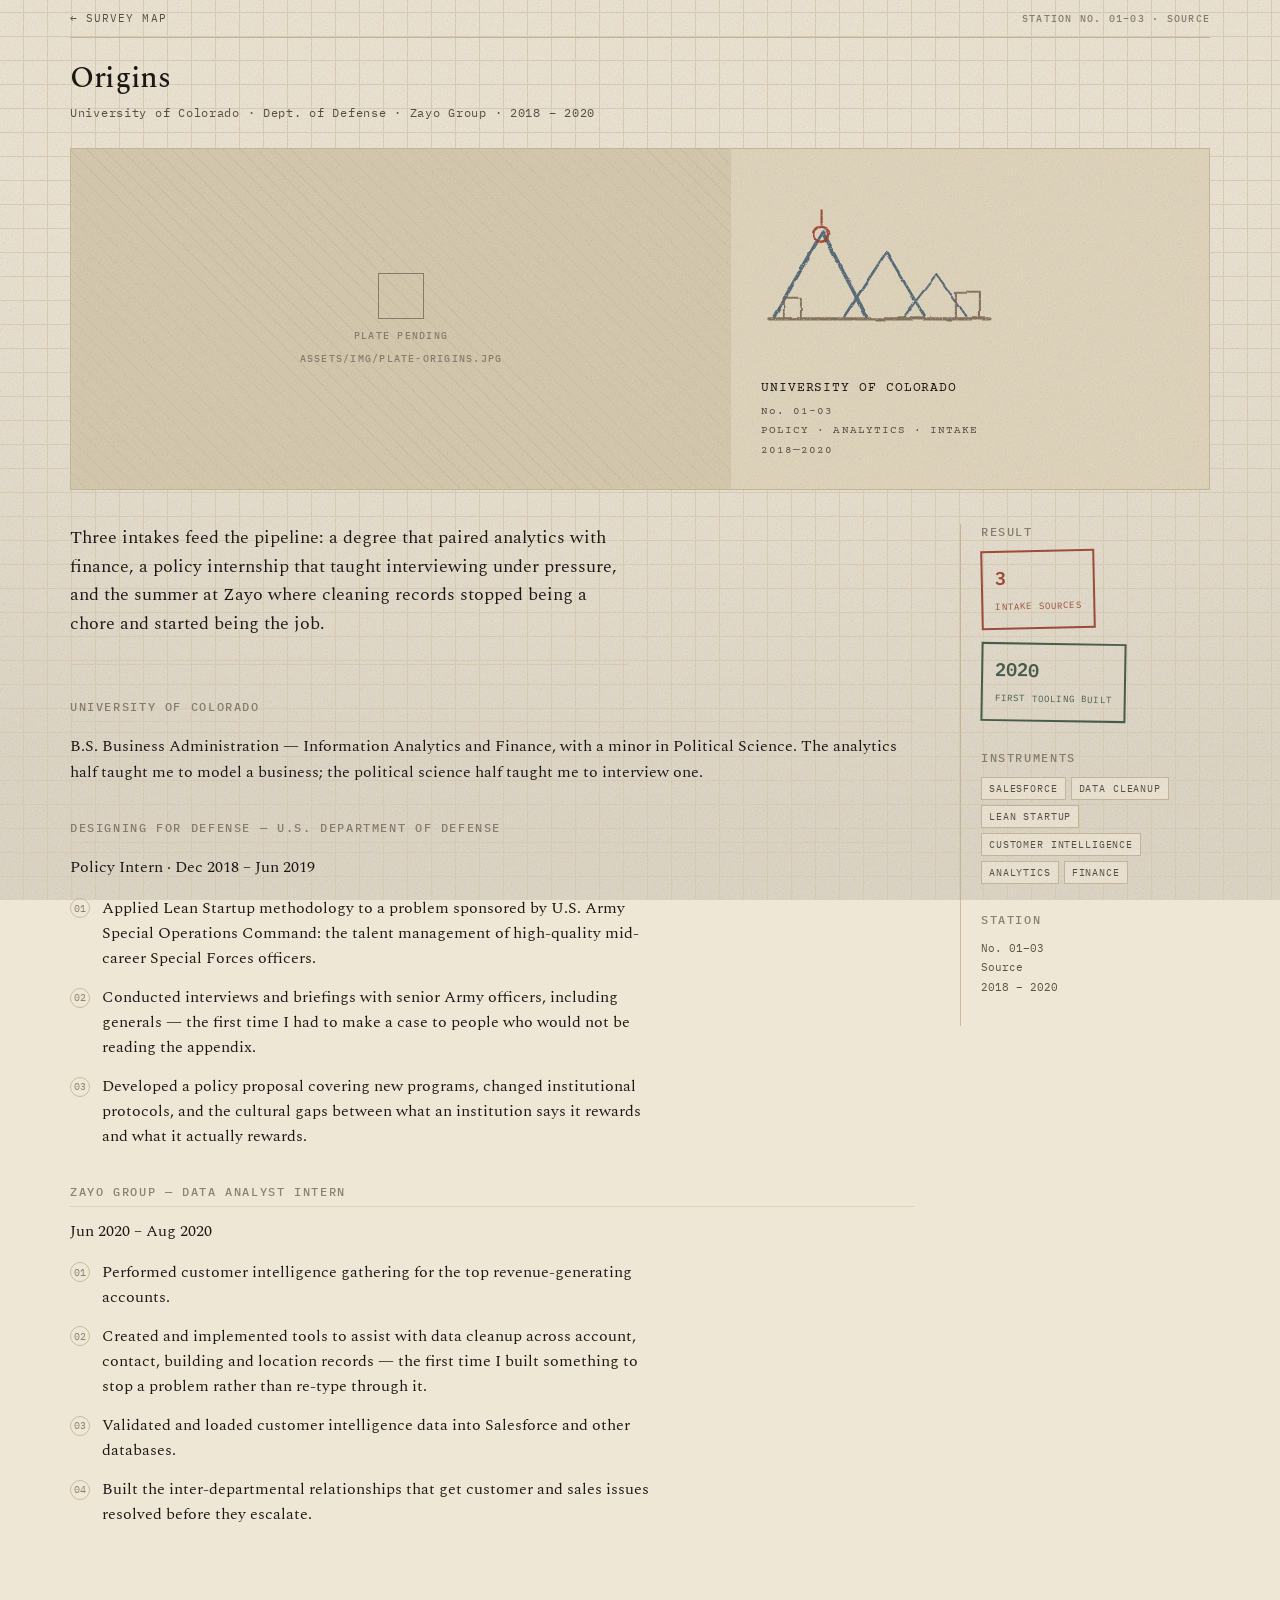
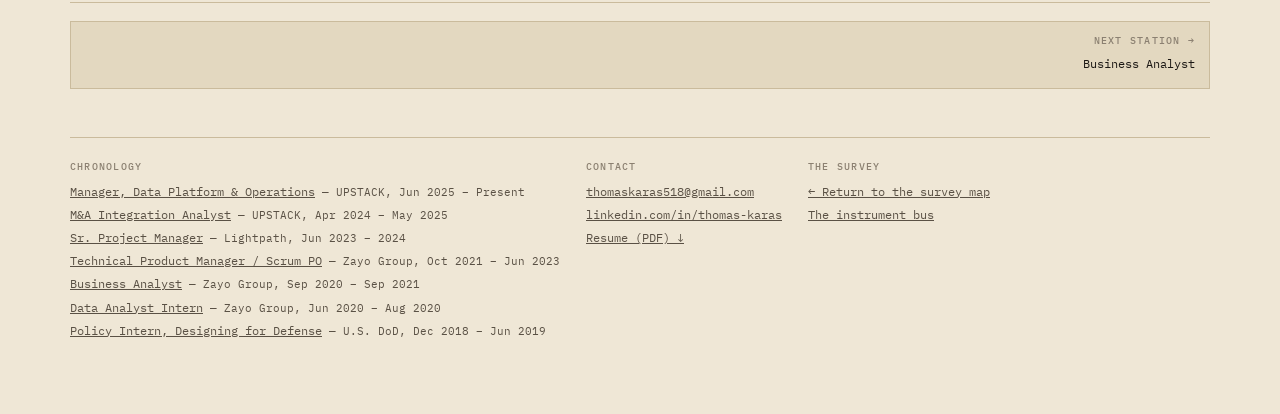
==== origins.html @ fedac2b8 "Build the field survey: an isometric career map on field-journal paper Turns the 2026 resume into an" ====
<!doctype html>
<html lang="en">
<head>
<meta charset="utf-8">
<meta name="viewport" content="width=device-width, initial-scale=1">
<title>Origins — Thomas Karas</title>
<meta name="description" content="Three intakes feed the pipeline: a degree that paired analytics with finance, a policy internship that taught interviewing under pressure, and the summer at Zayo where cleaning rec">
<meta property="og:title" content="Origins — Thomas Karas">
<meta property="og:description" content="Three intakes feed the pipeline: a degree that paired analytics with finance, a policy internship that taught interviewing under pressure, and the summer at Zayo where cleaning rec">
<meta property="og:image" content="assets/img/og-cover.png">
<meta name="twitter:card" content="summary_large_image">
<link rel="icon" href="data:image/svg+xml,%3Csvg xmlns='http://www.w3.org/2000/svg' viewBox='0 0 32 32'%3E%3Crect width='32' height='32' fill='%23efe7d6'/%3E%3Cpath d='M16 7 27 13 16 19 5 13z' fill='none' stroke='%231c1814' stroke-width='1.6'/%3E%3Cpath d='M5 13v6l11 6 11-6v-6' fill='none' stroke='%231c1814' stroke-width='1.6'/%3E%3C/svg%3E">
<link rel="preconnect" href="https://fonts.googleapis.com">
<link rel="preconnect" href="https://fonts.gstatic.com" crossorigin>
<link href="https://fonts.googleapis.com/css2?family=IBM+Plex+Mono:wght@400;500;600&family=Courier+Prime:wght@400;700&family=Spectral:wght@400;500&display=swap" rel="stylesheet">
<link rel="stylesheet" href="assets/css/journal.css">
</head>
<body>
<a class="skip" href="#note">Skip to the field note</a>
<div class="note-page">
  <div class="topbar">
    <a class="back" href="index.html">← Survey map</a>
    <span class="label station-no">Station No. 01–03 · Source</span>
  </div>

  <header class="note-head" id="note">
    <h1>Origins</h1>
    <p class="org">University of Colorado · Dept. of Defense · Zayo Group · 2018 – 2020</p>
  </header>

  <div class="poster">
    <div class="poster-plate"><div class="plate-pending">
        <span class="box" aria-hidden="true"></span>
        <span class="label">Plate pending</span>
        <span class="label">assets/img/plate-origins.jpg</span>
      </div></div>
    <div class="poster-paper">
      <div class="poster-stamp"><svg class="stamp" viewBox="0 0 240 150" role="img"
     aria-label="Carved stamp for this station" xmlns="http://www.w3.org/2000/svg">
  <defs>
    <filter id="ink-origins-0" x="-15%" y="-15%" width="130%" height="130%"
            color-interpolation-filters="sRGB">
      <feTurbulence type="fractalNoise" baseFrequency="0.038" numOctaves="4"
                    seed="5" result="warp"/>
      <feDisplacementMap in="SourceGraphic" in2="warp" scale="3.1"
                         xChannelSelector="R" yChannelSelector="G" result="carved"/>
      <feTurbulence type="fractalNoise" baseFrequency="0.62" numOctaves="3"
                    seed="22" result="grain"/>
      <feColorMatrix in="grain" type="luminanceToAlpha" result="ga"/>
      <feComponentTransfer in="ga" result="pits">
        <feFuncA type="linear" slope="3.1" intercept="-1.72"/>
      </feComponentTransfer>
      <feComposite in="carved" in2="pits" operator="out"/>
    </filter>
    <filter id="ink-origins-1" x="-15%" y="-15%" width="130%" height="130%"
            color-interpolation-filters="sRGB">
      <feTurbulence type="fractalNoise" baseFrequency="0.038" numOctaves="4"
                    seed="23" result="warp"/>
      <feDisplacementMap in="SourceGraphic" in2="warp" scale="3.1"
                         xChannelSelector="R" yChannelSelector="G" result="carved"/>
      <feTurbulence type="fractalNoise" baseFrequency="0.62" numOctaves="3"
                    seed="40" result="grain"/>
      <feColorMatrix in="grain" type="luminanceToAlpha" result="ga"/>
      <feComponentTransfer in="ga" result="pits">
        <feFuncA type="linear" slope="3.1" intercept="-1.72"/>
      </feComponentTransfer>
      <feComposite in="carved" in2="pits" operator="out"/>
    </filter>
    <filter id="ink-origins-2" x="-15%" y="-15%" width="130%" height="130%"
            color-interpolation-filters="sRGB">
      <feTurbulence type="fractalNoise" baseFrequency="0.038" numOctaves="4"
                    seed="41" result="warp"/>
      <feDisplacementMap in="SourceGraphic" in2="warp" scale="3.1"
                         xChannelSelector="R" yChannelSelector="G" result="carved"/>
      <feTurbulence type="fractalNoise" baseFrequency="0.62" numOctaves="3"
                    seed="58" result="grain"/>
      <feColorMatrix in="grain" type="luminanceToAlpha" result="ga"/>
      <feComponentTransfer in="ga" result="pits">
        <feFuncA type="linear" slope="3.1" intercept="-1.72"/>
      </feComponentTransfer>
      <feComposite in="carved" in2="pits" operator="out"/>
    </filter></defs>
    <g filter="url(#ink-origins-0)" transform="translate(1.4 -0.9)"
       stroke="var(--ink-slate)" fill="none" stroke-linecap="round" stroke-linejoin="round"
       opacity="0.9">
      <path d="M12,124 L60,40 L104,124" stroke-width="3.6"/>
      <path d="M82,124 L124,60 L162,124" stroke-width="2.7"/>
      <path d="M142,124 L174,82 L204,124" stroke-width="2.1"/>
    </g>
    <g filter="url(#ink-origins-1)" transform="translate(-1.1 0.8)"
       stroke="var(--ink-taupe)" fill="none" stroke-linecap="round" stroke-linejoin="round"
       opacity="0.9">
      <line x1="8" y1="125" x2="230" y2="125" stroke-width="3.2"/>
      <rect x="24" y="104" width="17" height="21" stroke-width="1.9"/>
      <rect x="196" y="98" width="24" height="27" stroke-width="2.1"/>
    </g>
    <g filter="url(#ink-origins-2)" transform="translate(0.6 1.3)"
       stroke="var(--ink-brick)" fill="none" stroke-linecap="round" stroke-linejoin="round"
       opacity="0.9">
      <circle cx="60" cy="40" r="7.5" stroke-width="2.6"/>
      <line x1="60" y1="16" x2="60" y2="30" stroke-width="2.2"/>
    </g>
</svg></div>
      <div class="poster-meta">
        <p class="loc">UNIVERSITY OF COLORADO</p>
        <p class="no">No. 01–03</p>
        <p class="keys">POLICY · ANALYTICS · INTAKE</p>
        <p class="yr">2018—2020</p>
      </div>
    </div>
  </div>

  <div class="note-body">
    <div class="note-main">
      <p class="lede">Three intakes feed the pipeline: a degree that paired analytics with finance, a policy internship that taught interviewing under pressure, and the summer at Zayo where cleaning records stopped being a chore and started being the job.</p>

  <section class="note-section">
    <h3>University of Colorado</h3>
    
    <p>B.S. Business Administration — Information Analytics and Finance, with a minor in Political Science. The analytics half taught me to model a business; the political science half taught me to interview one.</p>
    
  </section>
  <section class="note-section">
    <h3>Designing for Defense — U.S. Department of Defense</h3>
    <p class="org">Policy Intern · Dec 2018 – Jun 2019</p>
    
    <ol class="obs">
      <li>Applied Lean Startup methodology to a problem sponsored by U.S. Army Special Operations Command: the talent management of high-quality mid-career Special Forces officers.</li>
      <li>Conducted interviews and briefings with senior Army officers, including generals — the first time I had to make a case to people who would not be reading the appendix.</li>
      <li>Developed a policy proposal covering new programs, changed institutional protocols, and the cultural gaps between what an institution says it rewards and what it actually rewards.</li>
    </ol>
  </section>
  <section class="note-section">
    <h3>Zayo Group — Data Analyst Intern</h3>
    <p class="org">Jun 2020 – Aug 2020</p>
    
    <ol class="obs">
      <li>Performed customer intelligence gathering for the top revenue-generating accounts.</li>
      <li>Created and implemented tools to assist with data cleanup across account, contact, building and location records — the first time I built something to stop a problem rather than re-type through it.</li>
      <li>Validated and loaded customer intelligence data into Salesforce and other databases.</li>
      <li>Built the inter-departmental relationships that get customer and sales issues resolved before they escalate.</li>
    </ol>
  </section>
    </div>

    <aside class="note-rail">
      <section class="rail-block">
        <h3>Result</h3>
        <div class="results">
          <div class="stamped"><b>3</b><span>intake sources</span></div>
          <div class="stamped"><b>2020</b><span>first tooling built</span></div>
        </div>
      </section>
      <section class="rail-block">
        <h3>Instruments</h3>
        <ul class="chips">
          <li class="chip">Salesforce</li>
          <li class="chip">Data cleanup</li>
          <li class="chip">Lean startup</li>
          <li class="chip">Customer intelligence</li>
          <li class="chip">Analytics</li>
          <li class="chip">Finance</li>
        </ul>
      </section>
      <section class="rail-block">
        <h3>Station</h3>
        <p class="rail-meta">No. 01–03<br>Source<br>2018 – 2020</p>
      </section>
    </aside>
  </div>

  <nav class="station-nav" aria-label="Stations">
    
    <a class="next" href="roles/zayo-analyst.html"><span class="dir label">Next station →</span><span class="ttl">Business Analyst</span></a>
  </nav>
  <footer class="colophon">
    <div class="col">
      <span class="label">Chronology</span>
      <ul class="source-list">
        <li><a href="roles/upstack-data-platform.html">Manager, Data Platform &amp; Operations</a> — UPSTACK, Jun 2025 – Present</li>
        <li><a href="roles/upstack-ma-integration.html">M&amp;A Integration Analyst</a> — UPSTACK, Apr 2024 – May 2025</li>
        <li><a href="roles/lightpath.html">Sr. Project Manager</a> — Lightpath, Jun 2023 – 2024</li>
        <li><a href="roles/zayo-product.html">Technical Product Manager / Scrum PO</a> — Zayo Group, Oct 2021 – Jun 2023</li>
        <li><a href="roles/zayo-analyst.html">Business Analyst</a> — Zayo Group, Sep 2020 – Sep 2021</li>
        <li><a href="origins.html">Data Analyst Intern</a> — Zayo Group, Jun 2020 – Aug 2020</li>
        <li><a href="origins.html">Policy Intern, Designing for Defense</a> — U.S. DoD, Dec 2018 – Jun 2019</li>
      </ul>
    </div>
    <div class="col">
      <span class="label">Contact</span>
      <ul class="source-list">
        <li><a href="mailto:thomaskaras518@gmail.com">thomaskaras518@gmail.com</a></li>
        <li><a href="https://www.linkedin.com/in/thomas-karas-b17445179/" rel="me noopener">linkedin.com/in/thomas-karas</a></li>
        <li><a href="assets/ThomasKaras-Resume-2026.pdf">Resume (PDF) ↓</a></li>
      </ul>
    </div>
    <div class="col">
      <span class="label">The survey</span>
      <ul class="source-list">
        <li><a href="index.html">← Return to the survey map</a></li>
        <li><a href="stack.html">The instrument bus</a></li>
      </ul>
    </div>
  </footer>
</div>
</body>
</html>
---- assets/css/journal.css ----
/* ============================================================
   FIELD SURVEY — journal.css
   A warm-paper, typewriter-set design system for an isometric
   career survey. No build step, no dependencies.
   ============================================================ */

/* ---------- 1. TOKENS ---------- */

:root {
  /* paper */
  --paper:        #efe7d6;
  --paper-deep:   #e3d8c0;
  --paper-sunk:   #d9cdb2;
  --rule:         #cabb9c;
  --rule-soft:    #ded2b8;

  /* ink */
  --ink:          #1c1814;
  --ink-soft:     #5a5145;
  --ink-faint:    #8b8071;

  /* spot inks — desaturated, per the field-note spec */
  --ink-green:    #3d5443;
  --ink-brick:    #9c4230;
  --ink-ochre:    #b8873a;
  --ink-slate:    #4a6274;
  --ink-taupe:    #7d6a56;

  /* roles */
  --accent:       var(--ink-brick);
  --marker:       #e0c96a;

  /* type */
  --font-mono:  'IBM Plex Mono', ui-monospace, 'SF Mono', Menlo, Consolas, monospace;
  --font-type:  'Courier Prime', 'Courier New', Courier, monospace;
  --font-serif: 'Spectral', Georgia, 'Times New Roman', serif;

  /* metrics */
  --chrome-pad: 14px;
  --hair: 1px solid var(--rule);
  --hair-soft: 1px solid var(--rule-soft);
}

/* Low-light variant: a dimmed lamp on the same paper, never an inversion. */
@media (prefers-color-scheme: dark) {
  :root {
    --paper:      #1a1712;
    --paper-deep: #211d17;
    --paper-sunk: #14110d;
    --rule:       #453d31;
    --rule-soft:  #332c23;

    --ink:        #e9dcc1;
    --ink-soft:   #b3a68c;
    --ink-faint:  #7d7361;

    --ink-green:  #7fa287;
    --ink-brick:  #d4795f;
    --ink-ochre:  #d9ab5c;
    --ink-slate:  #7fa0b8;
    --ink-taupe:  #b09a80;

    --marker:     #6b5a25;
  }
}

/* ---------- 2. RESET ---------- */

*, *::before, *::after { box-sizing: border-box; }
html { -webkit-text-size-adjust: 100%; }
body {
  margin: 0;
  background: var(--paper);
  color: var(--ink);
  font-family: var(--font-serif);
  font-size: 16px;
  line-height: 1.6;
  overflow-x: hidden;
}
img { max-width: 100%; display: block; }
a { color: inherit; }

/* Paper: graph grid + vignette, then a fixed grain plate over everything. */
body {
  background-image:
    repeating-linear-gradient(0deg,  transparent 0 23px, var(--rule-soft) 23px 24px),
    repeating-linear-gradient(90deg, transparent 0 23px, var(--rule-soft) 23px 24px),
    radial-gradient(120% 90% at 50% 0%, transparent 45%, rgba(0,0,0,.06) 100%);
  background-attachment: fixed;
}
body::after {
  content: "";
  position: fixed;
  inset: 0;
  pointer-events: none;
  z-index: 9999;
  opacity: .26;
  mix-blend-mode: multiply;
  background-image: url("data:image/svg+xml,%3Csvg xmlns='http://www.w3.org/2000/svg' width='180' height='180'%3E%3Cfilter id='n'%3E%3CfeTurbulence type='fractalNoise' baseFrequency='0.8' numOctaves='4' stitchTiles='stitch'/%3E%3C/filter%3E%3Crect width='180' height='180' filter='url(%23n)'/%3E%3C/svg%3E");
}
@media (prefers-color-scheme: dark) {
  body::after { mix-blend-mode: screen; opacity: .13; }
}

/* ---------- 3. TYPE PRIMITIVES ---------- */

.mono   { font-family: var(--font-mono); }
.type   { font-family: var(--font-type); }

/* The small uppercase mono label that runs the whole interface. */
.label {
  font-family: var(--font-mono);
  font-size: 9.5px;
  font-weight: 500;
  letter-spacing: .13em;
  text-transform: uppercase;
  color: var(--ink-faint);
  line-height: 1.4;
}

h1, h2, h3, h4 { font-weight: 500; line-height: 1.22; margin: 0; }
h1 { font-size: 1.9rem; letter-spacing: -.01em; }
h2 { font-size: 1.3rem; }
h3 { font-family: var(--font-mono); font-size: .78rem; letter-spacing: .13em;
     text-transform: uppercase; color: var(--ink-faint); }
p { margin: 0 0 .95em; }
p:last-child { margin-bottom: 0; }

/* Marker highlight, as in the reference panels. */
mark {
  background: linear-gradient(0deg, var(--marker) 0%, var(--marker) 100%);
  background-size: 100% 62%;
  background-repeat: no-repeat;
  background-position: 0 88%;
  color: inherit;
  padding: 0 .1em;
}

/* ---------- 4. FOCUS ---------- */

:focus { outline: none; }
:focus-visible {
  outline: 2px solid var(--ink-brick);
  outline-offset: 2px;
}
.skip {
  position: absolute; left: -9999px; top: 0; z-index: 10000;
  background: var(--paper); color: var(--ink);
  padding: 10px 14px; border: var(--hair); font-family: var(--font-mono); font-size: 12px;
}
.skip:focus { left: 8px; top: 8px; }

/* ---------- 5. HUB CHROME (four zones) ---------- */

.chrome {
  display: grid;
  grid-template-columns: 236px minmax(0, 1fr) 348px;
  grid-template-rows: auto minmax(0, 1fr) auto;
  grid-template-areas:
    "readout readout readout"
    "index   canvas  panel"
    "foot    foot    foot";
  height: 100dvh;
  min-height: 560px;
}

/* 5a. Top readout strip */
.readout {
  grid-area: readout;
  display: flex;
  align-items: stretch;
  border-bottom: var(--hair);
  background: var(--paper-deep);
  overflow-x: auto;
  scrollbar-width: thin;
}
.readout-mark {
  display: flex; align-items: center; gap: 9px;
  padding: 9px var(--chrome-pad);
  border-right: var(--hair);
  flex: 0 0 auto;
}
.readout-mark strong {
  font-family: var(--font-mono); font-weight: 600;
  font-size: 12px; letter-spacing: .06em; text-transform: uppercase;
}
.readout-mark .badge {
  font-family: var(--font-mono); font-size: 8.5px; letter-spacing: .12em;
  border: 1px solid var(--ink); padding: 2px 5px; text-transform: uppercase;
}
.cell {
  padding: 9px 16px;
  border-right: var(--hair-soft);
  flex: 0 0 auto;
  min-width: 0;
}
.cell dt { margin: 0 0 3px; }
.cell dd {
  margin: 0;
  font-family: var(--font-mono);
  font-size: 12px;
  color: var(--ink);
  white-space: nowrap;
}
.readout .spacer { flex: 1 1 auto; border-right: 0; }

/* 5b. Left index sidebar */
.index {
  grid-area: index;
  border-right: var(--hair);
  overflow-y: auto;
  padding: 12px 0 24px;
  background: color-mix(in srgb, var(--paper-deep) 45%, transparent);
}
.index-group { margin-bottom: 14px; }
.index-group > .label { padding: 0 var(--chrome-pad) 6px; display: block; }
.index-item {
  display: flex; align-items: center; gap: 8px;
  width: 100%;
  padding: 5px var(--chrome-pad);
  border: 0; background: none; text-align: left;
  font-family: var(--font-mono); font-size: 10.5px; letter-spacing: .04em;
  text-transform: uppercase; color: var(--ink-soft);
  cursor: pointer; text-decoration: none;
  border-left: 2px solid transparent;
}
.index-item:hover, .index-item:focus-visible {
  background: var(--paper-deep); color: var(--ink);
  border-left-color: var(--ink-brick);
}
.index-item[aria-current="true"] {
  background: var(--paper-deep); color: var(--ink);
  border-left-color: var(--ink-brick);
}
.index-item .n {
  margin-left: auto;
  font-size: 9.5px; color: var(--ink-faint);
  border: 1px solid var(--rule); padding: 0 4px; min-width: 20px; text-align: center;
}

/* 5c. Center canvas */
.canvas {
  grid-area: canvas;
  position: relative;
  overflow: auto;
  background:
    radial-gradient(80% 60% at 50% 42%, color-mix(in srgb, var(--paper) 80%, transparent) 0%, transparent 100%);
}
.canvas-inner { min-width: 900px; padding: 8px 16px 20px; }
.canvas svg { width: 100%; height: auto; display: block; }

.zoomer {
  position: absolute; right: 12px; bottom: 12px;
  display: flex; flex-direction: column; border: var(--hair); background: var(--paper);
}
.zoomer button {
  width: 26px; height: 26px; border: 0; background: none; cursor: pointer;
  font-family: var(--font-mono); font-size: 13px; color: var(--ink);
}
.zoomer button + button { border-top: var(--hair); }
.zoomer button:hover { background: var(--paper-deep); }

/* 5d. Right explainer panel */
.panel {
  grid-area: panel;
  border-left: var(--hair);
  overflow-y: auto;
  background: color-mix(in srgb, var(--paper-deep) 45%, transparent);
  display: flex; flex-direction: column;
}
.tabs { display: flex; border-bottom: var(--hair); flex: 0 0 auto; }
.tab {
  flex: 1 1 0; padding: 9px 10px; border: 0; border-right: var(--hair-soft);
  background: none; cursor: pointer;
  font-family: var(--font-mono); font-size: 10px; letter-spacing: .1em;
  text-transform: uppercase; color: var(--ink-faint);
}
.tab:last-child { border-right: 0; }
.tab[aria-selected="true"] { background: var(--paper); color: var(--ink); box-shadow: inset 0 -2px 0 var(--ink-brick); }
.panel-body { padding: 16px var(--chrome-pad) 28px; }
.panel-body > .label { display: block; margin-bottom: 6px; }
.panel-title { font-size: 1.22rem; margin-bottom: 4px; }
.panel-meta {
  font-family: var(--font-mono); font-size: 10.5px; color: var(--ink-faint);
  margin-bottom: 14px; padding-bottom: 12px; border-bottom: var(--hair-soft);
}
.panel-body p { font-size: 14px; line-height: 1.62; }
.panel-section { margin-top: 18px; padding-top: 14px; border-top: var(--hair-soft); }
.panel-section > .label { display: block; margin-bottom: 8px; }
.source-list { list-style: none; margin: 0; padding: 0; }
.source-list li {
  font-family: var(--font-mono); font-size: 10.5px; color: var(--ink-soft);
  padding: 2px 0; white-space: nowrap; overflow: hidden; text-overflow: ellipsis;
}
.panel-cta {
  display: inline-block; margin-top: 16px;
  font-family: var(--font-mono); font-size: 10.5px; letter-spacing: .1em; text-transform: uppercase;
  border: 1px solid var(--ink); padding: 8px 12px; text-decoration: none;
  background: var(--paper);
}
.panel-cta:hover { background: var(--ink); color: var(--paper); }

/* 5e. Bottom legend + hints */
.foot {
  grid-area: foot;
  display: flex; align-items: center; gap: 18px; flex-wrap: wrap;
  padding: 7px var(--chrome-pad);
  border-top: var(--hair);
  background: var(--paper-deep);
}
.legend { display: flex; gap: 14px; flex-wrap: wrap; }
.legend span { display: inline-flex; align-items: center; gap: 6px; }
.legend i { width: 18px; height: 0; border-top: 2px solid var(--ink-soft); display: inline-block; }
.legend .l-flow   i { border-top-color: var(--ink-slate); }
.legend .l-support i { border-top-style: dashed; border-top-color: var(--ink-taupe); }
.legend .l-gov    i { border-top-color: var(--ink-green); }
.legend .l-payload i { border: 0; width: 7px; height: 7px; background: var(--ink-brick);
                       transform: rotate(45deg); }
.hints { margin-left: auto; }

/* ---------- 6. CHIPS, STAMPS, CALLOUTS ---------- */

.chips { display: flex; flex-wrap: wrap; gap: 5px; margin: 0; padding: 0; list-style: none; }
.chip {
  font-family: var(--font-mono); font-size: 9.5px; letter-spacing: .09em; text-transform: uppercase;
  border: 1px solid var(--rule); background: var(--paper);
  padding: 3px 7px; color: var(--ink-soft); text-decoration: none;
  display: inline-block;
}
a.chip:hover { border-color: var(--ink); color: var(--ink); }

/* Rubber-stamped metric block. */
.stamped {
  border: 2px solid var(--ink-brick);
  color: var(--ink-brick);
  padding: 10px 12px;
  font-family: var(--font-mono);
  transform: rotate(-1.2deg);
  display: inline-block;
  opacity: .92;
}
.stamped b { display: block; font-size: 1.35rem; font-weight: 600; letter-spacing: -.01em; }
.stamped span { font-size: 9px; letter-spacing: .13em; text-transform: uppercase; }

.results { display: flex; flex-wrap: wrap; gap: 18px 22px; }
.results .stamped:nth-child(2n) { transform: rotate(.9deg); border-color: var(--ink-green); color: var(--ink-green); }
.results .stamped:nth-child(3n) { transform: rotate(-.5deg); border-color: var(--ink-slate); color: var(--ink-slate); }

/* ---------- 7. FIELD-NOTE PAGE (58 / 42) ---------- */

.note-page { max-width: 1180px; margin: 0 auto; padding: 0 20px 72px; }

.topbar {
  display: flex; align-items: center; gap: 14px; flex-wrap: wrap;
  padding: 10px 0; margin-bottom: 22px;
  border-bottom: var(--hair);
}
.topbar a { text-decoration: none; }
.topbar .back {
  font-family: var(--font-mono); font-size: 10.5px; letter-spacing: .1em; text-transform: uppercase;
  color: var(--ink-soft);
}
.topbar .back:hover { color: var(--ink); }
.topbar .station-no { margin-left: auto; }

/* The poster: photo left 58%, aged paper right 42%, no dividing rule. */
.poster {
  display: grid;
  grid-template-columns: 58fr 42fr;
  align-items: stretch;
  background: var(--paper-deep);
  border: var(--hair);
  margin-bottom: 34px;
}
.poster-plate { position: relative; overflow: hidden; min-height: 340px; background: var(--paper-sunk); }
.poster-plate img { width: 100%; height: 100%; object-fit: cover; }

/* Placeholder when no photograph has been supplied yet. */
.plate-pending {
  position: absolute; inset: 0;
  display: flex; flex-direction: column; align-items: center; justify-content: center; gap: 10px;
  background:
    repeating-linear-gradient(45deg, transparent 0 11px, color-mix(in srgb, var(--rule) 40%, transparent) 11px 12px),
    var(--paper-sunk);
  color: var(--ink-faint);
  text-align: center; padding: 24px;
}
.plate-pending .box { width: 46px; height: 46px; border: 1px solid var(--ink-faint); }

.poster-paper {
  padding: 30px 30px 26px;
  display: flex; flex-direction: column; justify-content: flex-end;
  min-height: 340px;
}
.poster-stamp { margin-bottom: 26px; }
.poster-stamp svg { width: 100%; height: auto; max-width: 240px; }

/* Typewriter metadata: location · No. · keywords · year */
.poster-meta { font-family: var(--font-type); color: var(--ink); }
.poster-meta .loc {
  font-size: 13px; letter-spacing: .07em; text-transform: uppercase; margin-bottom: 5px;
}
.poster-meta .no,
.poster-meta .keys,
.poster-meta .yr {
  font-size: 10.5px; letter-spacing: .1em; color: var(--ink-soft); margin-bottom: 3px;
}
.poster-meta .keys { text-transform: uppercase; }

/* Body of a field note */
.note-head { margin-bottom: 26px; }
.note-head h1 { margin-bottom: 6px; }
.note-head .org {
  font-family: var(--font-mono); font-size: 12px; letter-spacing: .06em;
  color: var(--ink-soft);
}
.note-section { margin-bottom: 34px; }
.note-section > h3 { margin-bottom: 12px; padding-bottom: 7px; border-bottom: var(--hair-soft); }
.obs { list-style: none; margin: 0; padding: 0; max-width: 74ch; }
.obs li {
  position: relative; padding-left: 32px; margin-bottom: 14px;
  font-size: 15.5px; line-height: 1.62;
}
.obs li::before {
  content: counter(obs, decimal-leading-zero);
  counter-increment: obs;
  position: absolute; left: 0; top: .28em;
  font-family: var(--font-mono); font-size: 9.5px; color: var(--ink-faint);
  border: 1px solid var(--rule); border-radius: 50%;
  width: 20px; height: 20px; display: grid; place-items: center;
}
.obs { counter-reset: obs; }

.prose { max-width: 70ch; }

/* Prev / next station navigation */
.station-nav {
  display: flex; gap: 14px; flex-wrap: wrap;
  border-top: var(--hair); padding-top: 18px; margin-top: 40px;
}
.station-nav a {
  flex: 1 1 240px; text-decoration: none; border: var(--hair);
  padding: 12px 14px; background: var(--paper-deep);
}
.station-nav a:hover { border-color: var(--ink); }
.station-nav .dir { display: block; margin-bottom: 4px; }
.station-nav .ttl { font-family: var(--font-mono); font-size: 12px; }
.station-nav .next { text-align: right; }

/* ---------- 8. CONTACT STRIP ---------- */

.colophon {
  border-top: var(--hair); margin-top: 48px; padding: 22px 0 0;
  display: flex; gap: 26px; flex-wrap: wrap; align-items: flex-start;
}
.colophon .col { min-width: 190px; }
.colophon .col > .label { display: block; margin-bottom: 6px; }
.colophon a { font-family: var(--font-mono); font-size: 12px; }

/* ---------- 9. DIAGRAM (SVG-side styling) ---------- */

.node { cursor: pointer; }
.node .box-face { fill: var(--paper); stroke: var(--ink); stroke-width: 1.15; }
.node .box-top  { fill: color-mix(in srgb, var(--paper) 88%, var(--ink) 12%); }
.node .box-left { fill: color-mix(in srgb, var(--paper) 80%, var(--ink) 20%); }
.node .node-label {
  font-family: var(--font-mono); font-size: 10px; letter-spacing: .05em;
  fill: var(--ink); text-transform: uppercase;
}
.node .node-sub {
  font-family: var(--font-mono); font-size: 8.5px; letter-spacing: .06em;
  fill: var(--ink-faint);
}
.node:hover .box-face,
.node:focus-visible .box-face { stroke-width: 2; stroke: var(--ink-brick); }
.node:hover .box-top { fill: color-mix(in srgb, var(--marker) 34%, var(--paper)); }

.link { fill: none; stroke: var(--ink-slate); stroke-width: 1.6; stroke-linecap: round; }
.link.support { stroke: var(--ink-taupe); stroke-dasharray: 4 4; stroke-width: 1.1; }
.link.gov     { stroke: var(--ink-green); }

.district-label {
  font-family: var(--font-mono); font-size: 9.5px; letter-spacing: .16em;
  fill: var(--ink-faint); text-transform: uppercase;
}
.callout {
  font-family: var(--font-type); font-size: 10.5px; fill: var(--ink-soft);
}
.callout-leader { stroke: var(--ink-faint); stroke-width: .8; stroke-dasharray: 2 3; fill: none; }
.grid-line { stroke: var(--rule); stroke-width: .6; fill: none; }

/* Dimming when a node is selected (JS adds .is-focused to the root <svg>) */
.is-focused .node { opacity: .34; transition: opacity .16s ease; }
.is-focused .node.on { opacity: 1; }
.is-focused .link { opacity: .18; }
.is-focused .link.on { opacity: 1; }

@media (prefers-reduced-motion: reduce) {
  * { animation-duration: .001ms !important; animation-iteration-count: 1 !important;
      transition-duration: .001ms !important; }
}

/* ---------- 10. RESPONSIVE ---------- */

.only-narrow { display: none; }

@media (max-width: 900px) {
  .chrome {
    display: block;
    height: auto;
    min-height: 0;
  }
  .readout { flex-wrap: wrap; overflow-x: visible; }
  .cell { flex: 1 1 44%; }
  .index, .panel { border: 0; border-top: var(--hair); overflow: visible; }
  .index { padding-top: 16px; }
  .canvas { overflow: visible; }
  .canvas-inner { min-width: 0; padding: 12px 0 4px; }
  .zoomer { display: none; }
  .foot { position: static; }
  .hints { display: none; }

  .only-wide { display: none !important; }
  .only-narrow { display: block; }

  .poster { grid-template-columns: 1fr; }
  .poster-plate { min-height: 240px; }
  .poster-paper { min-height: 0; padding: 24px 22px; }
}

@media (max-width: 560px) {
  body { font-size: 15px; }
  h1 { font-size: 1.5rem; }
  .cell { flex: 1 1 100%; }
  .note-page { padding: 0 15px 56px; }
  .obs li { font-size: 15px; }
}

/* ---------- 11. PRINT ---------- */

@media print {
  body::after, .foot, .zoomer, .index, .tabs { display: none; }
  .chrome { display: block; height: auto; }
  body { background: #fff; color: #000; }
}

/* ---------- 12. NARROW-SCREEN PIPELINE (diagram fallback) ---------- */

.pipe { padding: 4px 0 8px; }
.pipe-stage { margin-bottom: 20px; }
.pipe-stage > .label {
  display: block; margin-bottom: 8px; padding-bottom: 5px;
  border-bottom: var(--hair-soft);
}
.pipe-node {
  display: block; text-decoration: none;
  border: var(--hair); border-left: 3px solid var(--ink-slate);
  background: var(--paper-deep);
  padding: 11px 13px; margin-bottom: 7px;
}
.pipe-node:hover { border-left-color: var(--ink-brick); }
.pipe-label {
  display: block; font-family: var(--font-mono); font-size: 12px;
  letter-spacing: .04em; color: var(--ink);
}
.pipe-sub {
  display: block; font-family: var(--font-mono); font-size: 9.5px;
  letter-spacing: .07em; color: var(--ink-faint); margin-top: 3px;
}

/* ---------- 13. DIAGRAM EXTRAS ---------- */

.node.current .box-face { stroke-width: 1.7; }
.node.current .box-top  { fill: color-mix(in srgb, var(--marker) 26%, var(--paper)); }
.node.is-selected .box-face { stroke: var(--ink-brick); stroke-width: 2; }
.node.is-selected .box-top  { fill: color-mix(in srgb, var(--ink-brick) 15%, var(--paper)); }

a.tool text { cursor: pointer; }
a.tool:hover text { fill: var(--ink); text-decoration: underline; }

.canvas.is-grabbing { cursor: grabbing; }
.canvas .survey { cursor: grab; }

/* Panel "open field note" button, shown once a station is selected. */
.panel-open { display: none; }
.panel-open.on { display: inline-block; }

/* ---------- 14. CANVAS FIT + INSTRUMENT BUS ---------- */

/* Let the SVG letterbox itself inside the canvas instead of leaving dead space
   below it. preserveAspectRatio (xMidYMid meet) does the centring. */
.canvas-inner {
  height: 100%;
  display: flex;
  flex-direction: column;
  justify-content: center;
  gap: 10px;
}
.canvas svg.survey { width: 100%; height: 100%; min-height: 0; flex: 1 1 auto; }

.bus {
  flex: 0 0 auto;
  border-top: var(--hair-soft);
  padding-top: 8px;
}
.bus > .label { display: block; margin-bottom: 6px; }
.bus-rail {
  list-style: none; margin: 0; padding: 0;
  display: flex; flex-wrap: wrap; gap: 0;
  border-top: 1px dashed var(--rule);
}
.bus-rail li { position: relative; padding: 8px 14px 0 0; }
.bus-rail li::before {
  content: ""; position: absolute; top: 0; left: 0;
  width: 1px; height: 6px; background: var(--rule);
}
.bus-rail a {
  font-family: var(--font-mono); font-size: 9px; letter-spacing: .1em;
  text-transform: uppercase; color: var(--ink-faint); text-decoration: none;
}
.bus-rail a:hover { color: var(--ink); text-decoration: underline; }

.plate-note { letter-spacing: .08em; }

@media (max-width: 900px) {
  .canvas-inner { height: auto; display: block; }
  .bus { margin-top: 18px; }
}

/* ---------- 15. FIELD-NOTE BODY: MAIN + MARGIN RAIL ---------- */

.note-body {
  display: grid;
  grid-template-columns: minmax(0, 1fr) 250px;
  gap: 46px;
  align-items: start;
}
.note-main { min-width: 0; }

.lede {
  font-size: 1.15rem;
  line-height: 1.55;
  max-width: 62ch;
  color: var(--ink);
  margin-bottom: 34px;
  padding-bottom: 26px;
  border-bottom: var(--hair-soft);
}

.note-rail {
  position: sticky;
  top: 20px;
  border-left: var(--hair);
  padding-left: 20px;
}
.rail-block { margin-bottom: 28px; }
.rail-block > h3 { margin-bottom: 11px; }
.rail-block .results { flex-direction: column; gap: 14px; align-items: flex-start; }
.rail-block .stamped { display: block; }
.rail-block .stamped b { font-size: 1.15rem; }
.rail-meta {
  font-family: var(--font-mono); font-size: 11px; line-height: 1.8;
  color: var(--ink-soft);
}
.note-rail .panel-cta { margin-top: 12px; font-size: 9.5px; }

@media (max-width: 900px) {
  .note-body { grid-template-columns: 1fr; gap: 0; }
  .note-rail {
    position: static; border-left: 0; padding-left: 0;
    border-top: var(--hair); padding-top: 22px; margin-top: 10px;
  }
  .rail-block .results { flex-direction: row; flex-wrap: wrap; }
  .lede { font-size: 1.05rem; }
}

/* ---------- 16. NARROW-SCREEN ORDERING ---------- */

/* On a phone the pipeline is the content — it must not sit below seven stat
   rows and a full index. Reorder so it comes straight after the masthead. */
@media (max-width: 900px) {
  .chrome { display: flex; flex-direction: column; }
  .readout { order: 1; }
  .canvas  { order: 2; padding: 16px var(--chrome-pad) 4px; }
  .panel   { order: 3; }
  .index   { order: 4; }
  .foot    { order: 5; }

  /* the live readout cell only means something with a pointer */
  #selected-cell { display: none; }

  .cell { flex: 1 1 42%; padding: 8px 14px; }
  .readout-mark { flex: 1 1 100%; border-right: 0; border-bottom: var(--hair-soft); }
}

@media (max-width: 560px) {
  .cell { flex: 1 1 42%; }
}
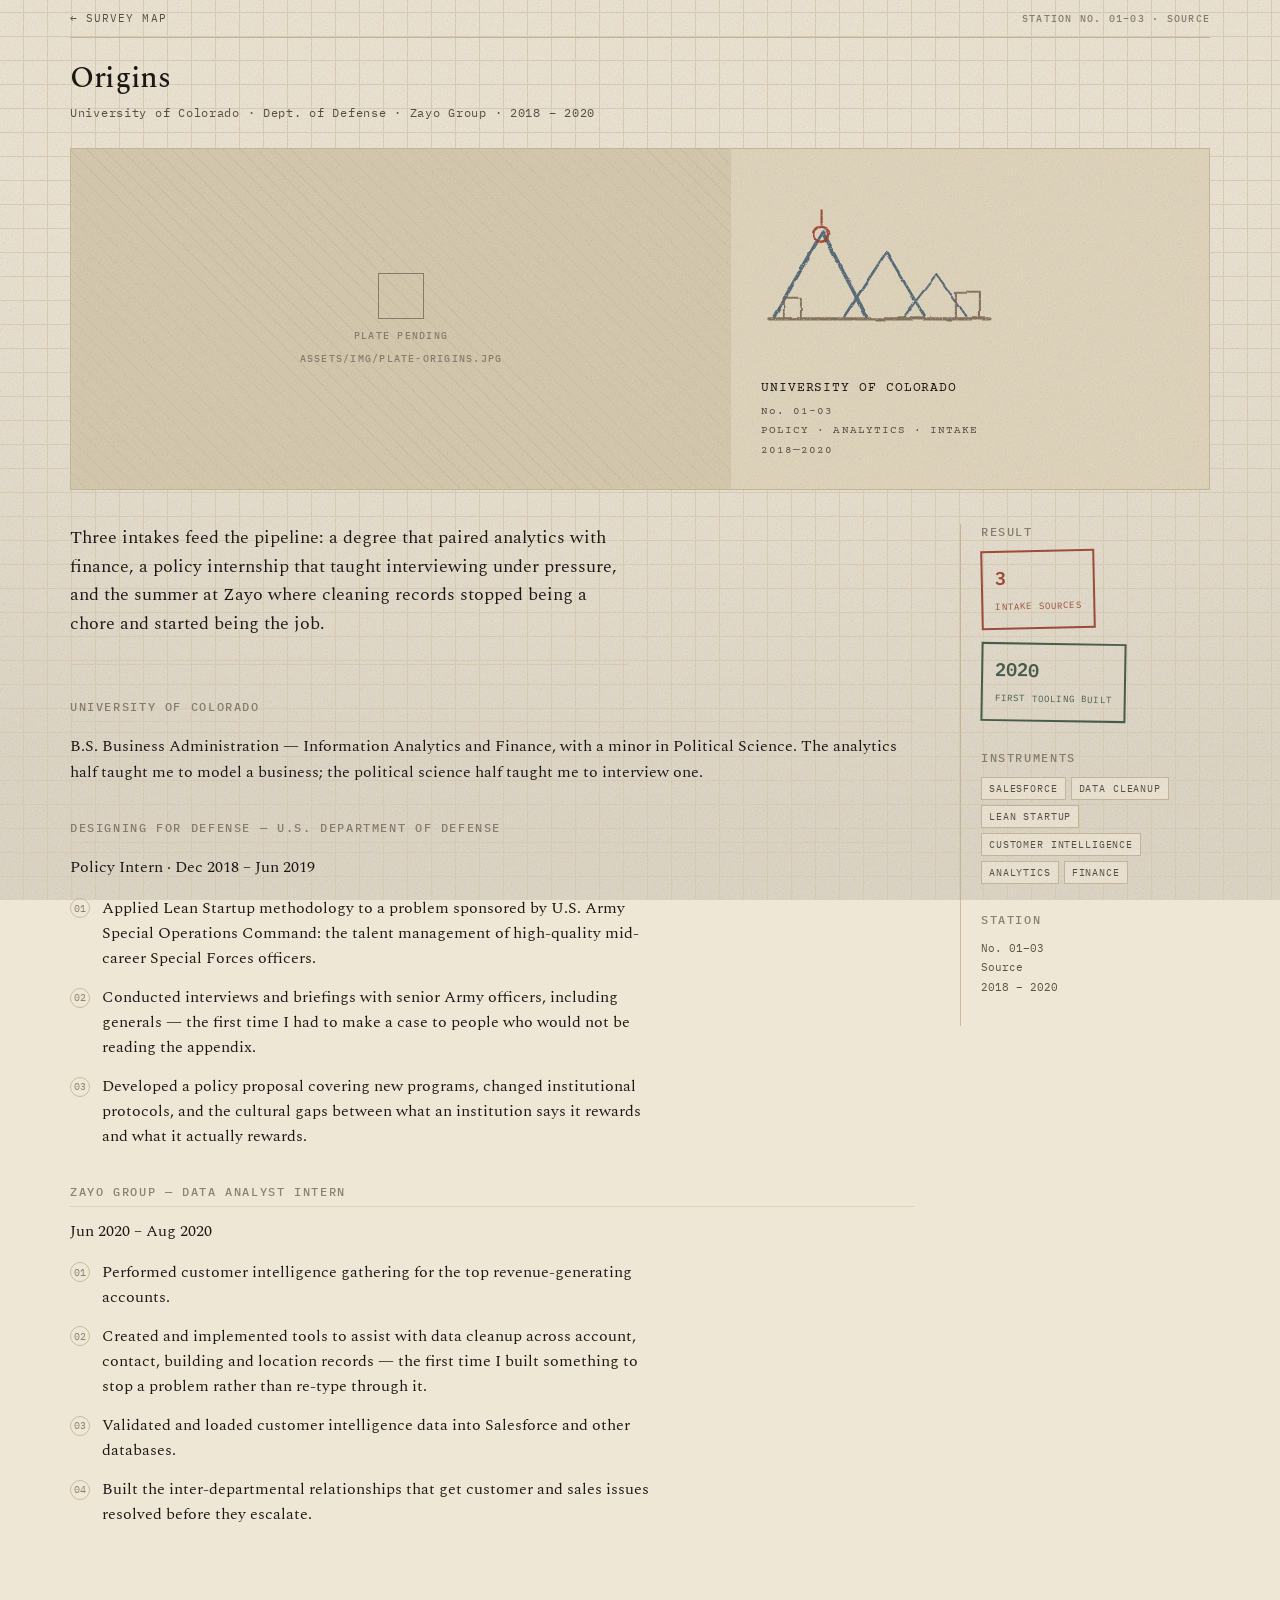
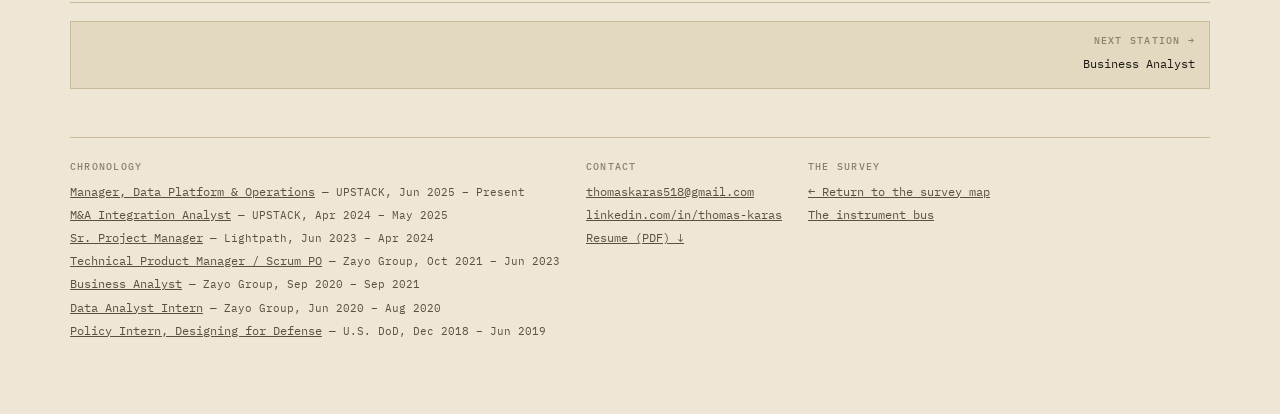
==== commit 715dad24: "Correct the Lightpath end date to April 2024 The resume listed Lightpath as "Present" alongside two " ====
--- a/origins.html
+++ b/origins.html
@@ -179,7 +179,7 @@
       <ul class="source-list">
         <li><a href="roles/upstack-data-platform.html">Manager, Data Platform &amp; Operations</a> — UPSTACK, Jun 2025 – Present</li>
         <li><a href="roles/upstack-ma-integration.html">M&amp;A Integration Analyst</a> — UPSTACK, Apr 2024 – May 2025</li>
-        <li><a href="roles/lightpath.html">Sr. Project Manager</a> — Lightpath, Jun 2023 – 2024</li>
+        <li><a href="roles/lightpath.html">Sr. Project Manager</a> — Lightpath, Jun 2023 – Apr 2024</li>
         <li><a href="roles/zayo-product.html">Technical Product Manager / Scrum PO</a> — Zayo Group, Oct 2021 – Jun 2023</li>
         <li><a href="roles/zayo-analyst.html">Business Analyst</a> — Zayo Group, Sep 2020 – Sep 2021</li>
         <li><a href="origins.html">Data Analyst Intern</a> — Zayo Group, Jun 2020 – Aug 2020</li>
